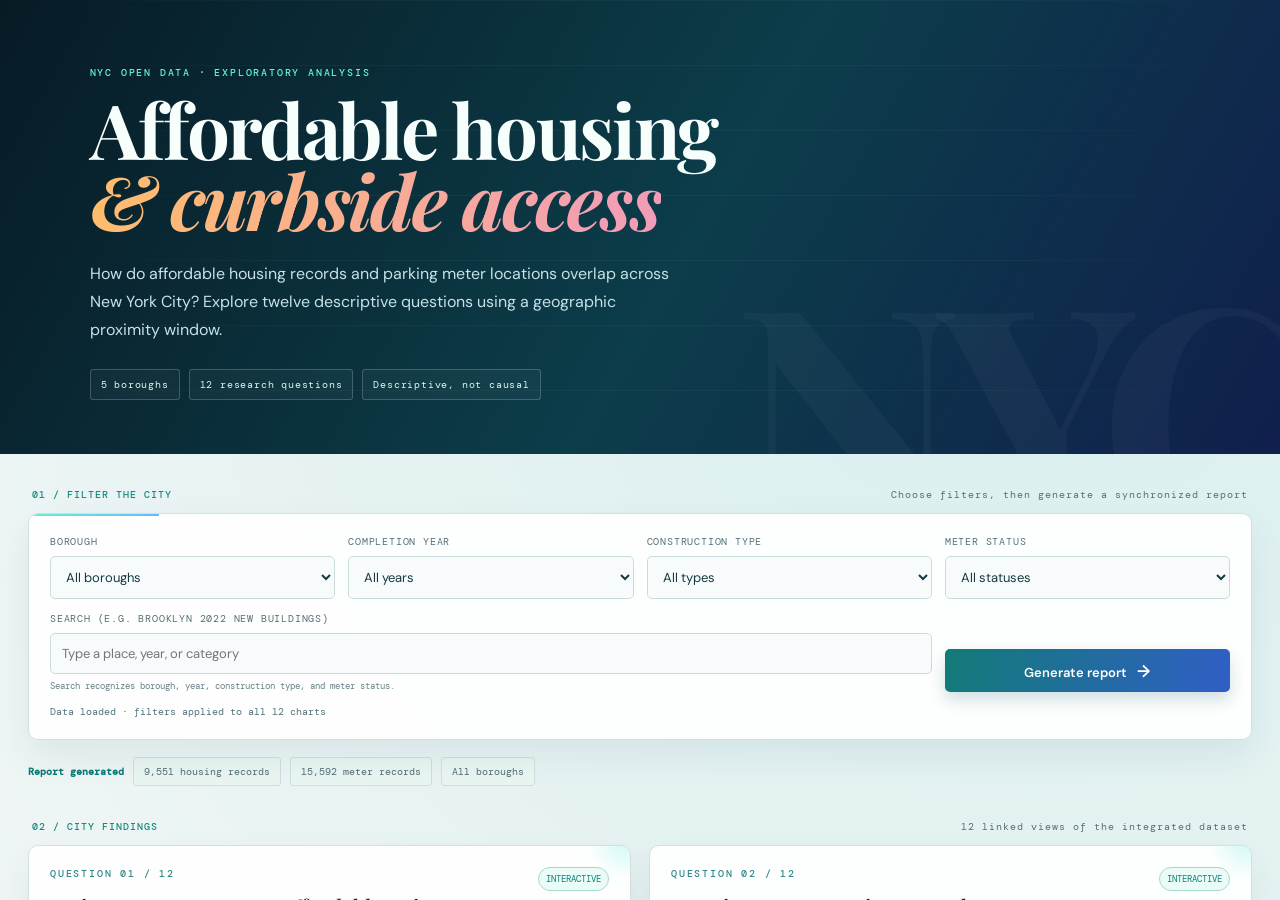
==== index.html @ 2428a9c1 "Add Milestone 1 analysis dashboard and data exports" ====
<!doctype html>
<html lang="en"><head><meta charset="utf-8"><meta name="viewport" content="width=device-width,initial-scale=1"><meta http-equiv="refresh" content="0;url=website/"><title>NYC Housing &amp; Curbside</title></head><body><p>Opening the <a href="website/">NYC housing and parking meter dashboard</a>…</p></body></html>
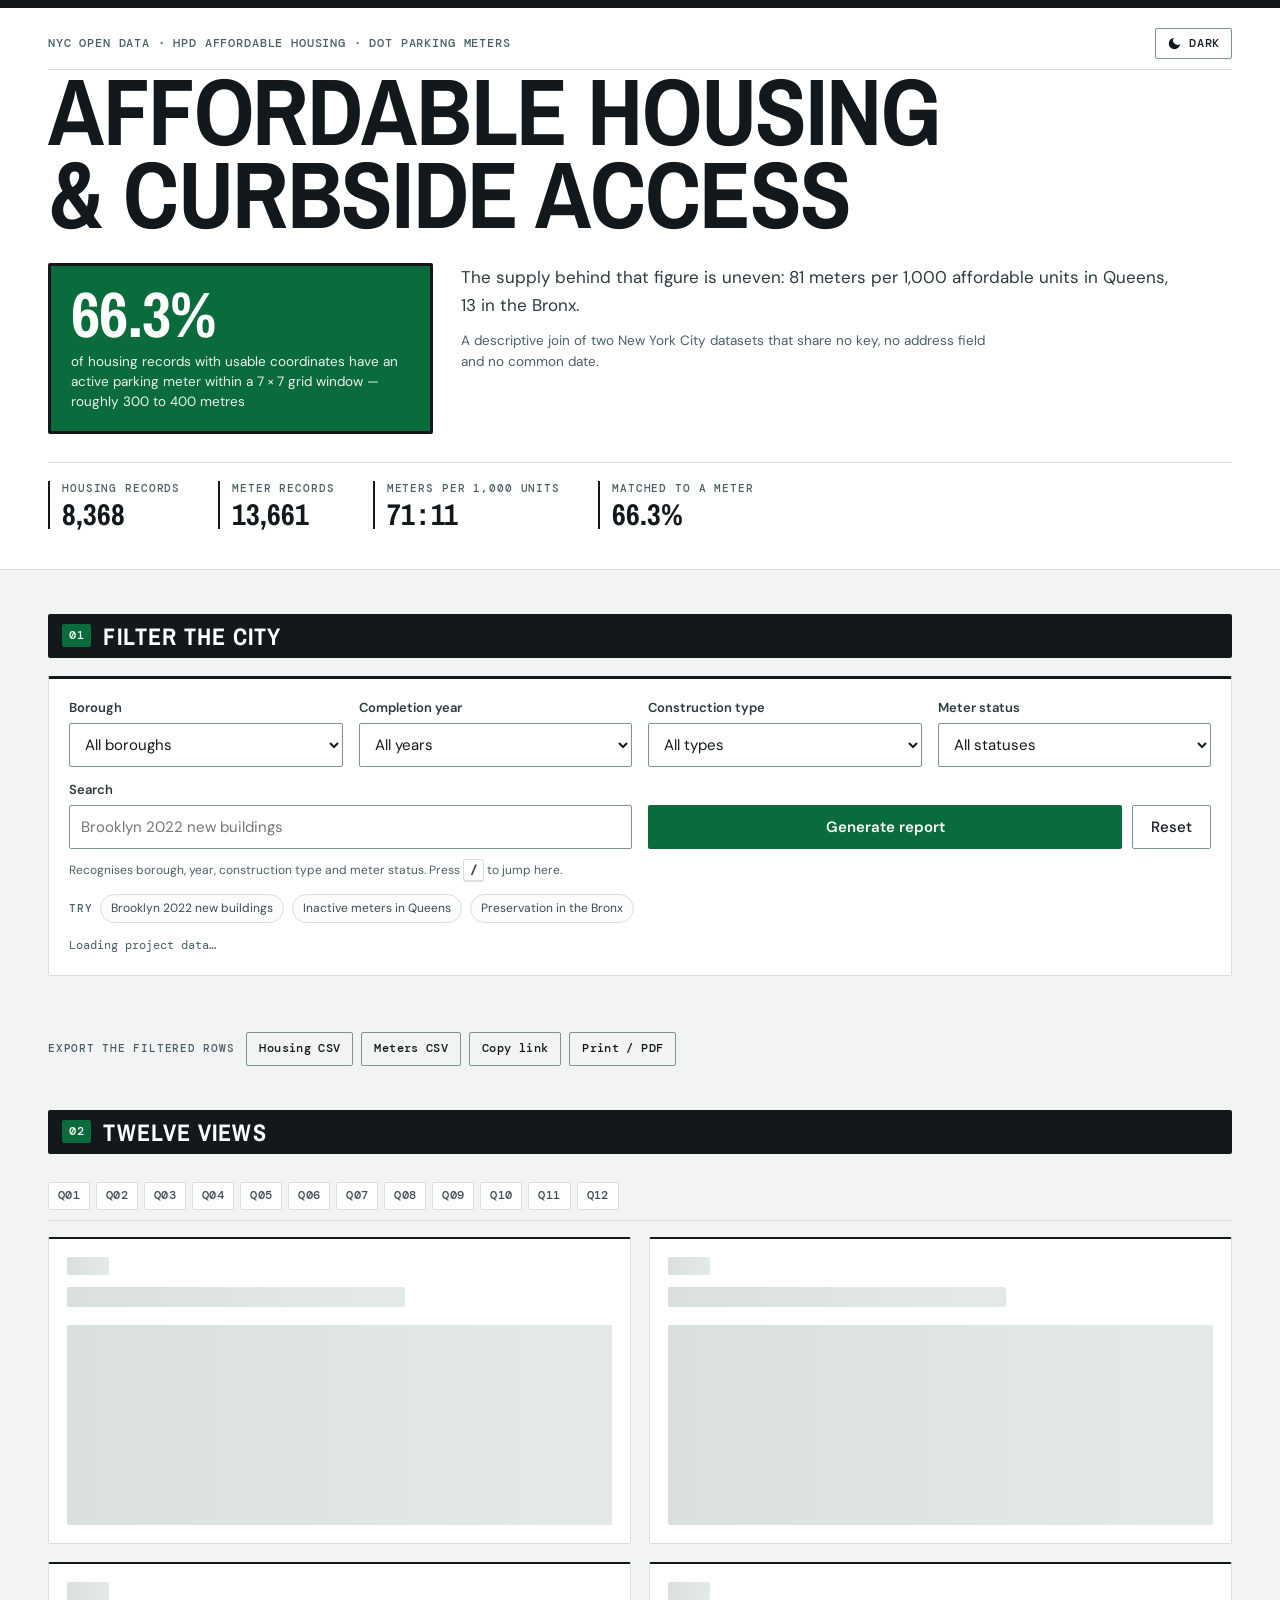
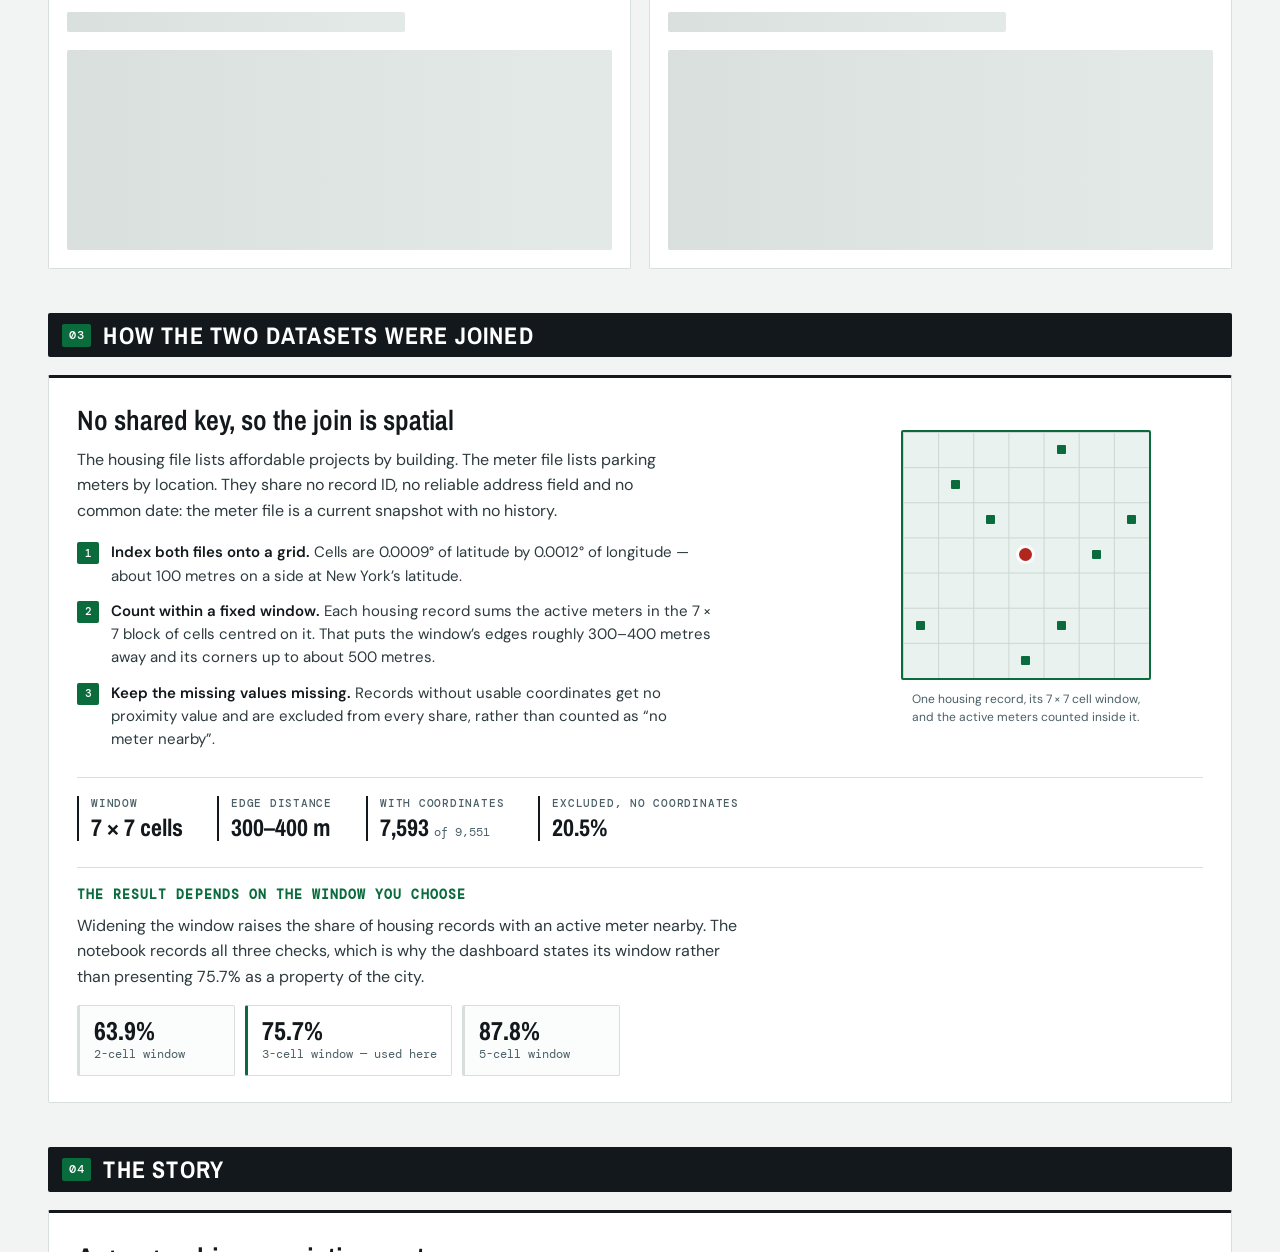
==== commit a5de820c: "Polish dashboard, rewrite README, drop docs from the repo - rename the notebook to analysis.ipynb, a" ====
--- a/index.html
+++ b/index.html
@@ -1,2 +1,12 @@
 <!doctype html>
-<html lang="en"><head><meta charset="utf-8"><meta name="viewport" content="width=device-width,initial-scale=1"><meta http-equiv="refresh" content="0;url=website/"><title>NYC Housing &amp; Curbside</title></head><body><p>Opening the <a href="website/">NYC housing and parking meter dashboard</a>…</p></body></html>
+<html lang="en">
+<head>
+<meta charset="utf-8">
+<meta name="viewport" content="width=device-width, initial-scale=1">
+<meta http-equiv="refresh" content="0; url=website/">
+<title>NYC Housing &amp; Curbside</title>
+</head>
+<body>
+<p>Opening the <a href="website/">NYC affordable housing and parking meter dashboard</a>…</p>
+</body>
+</html>
